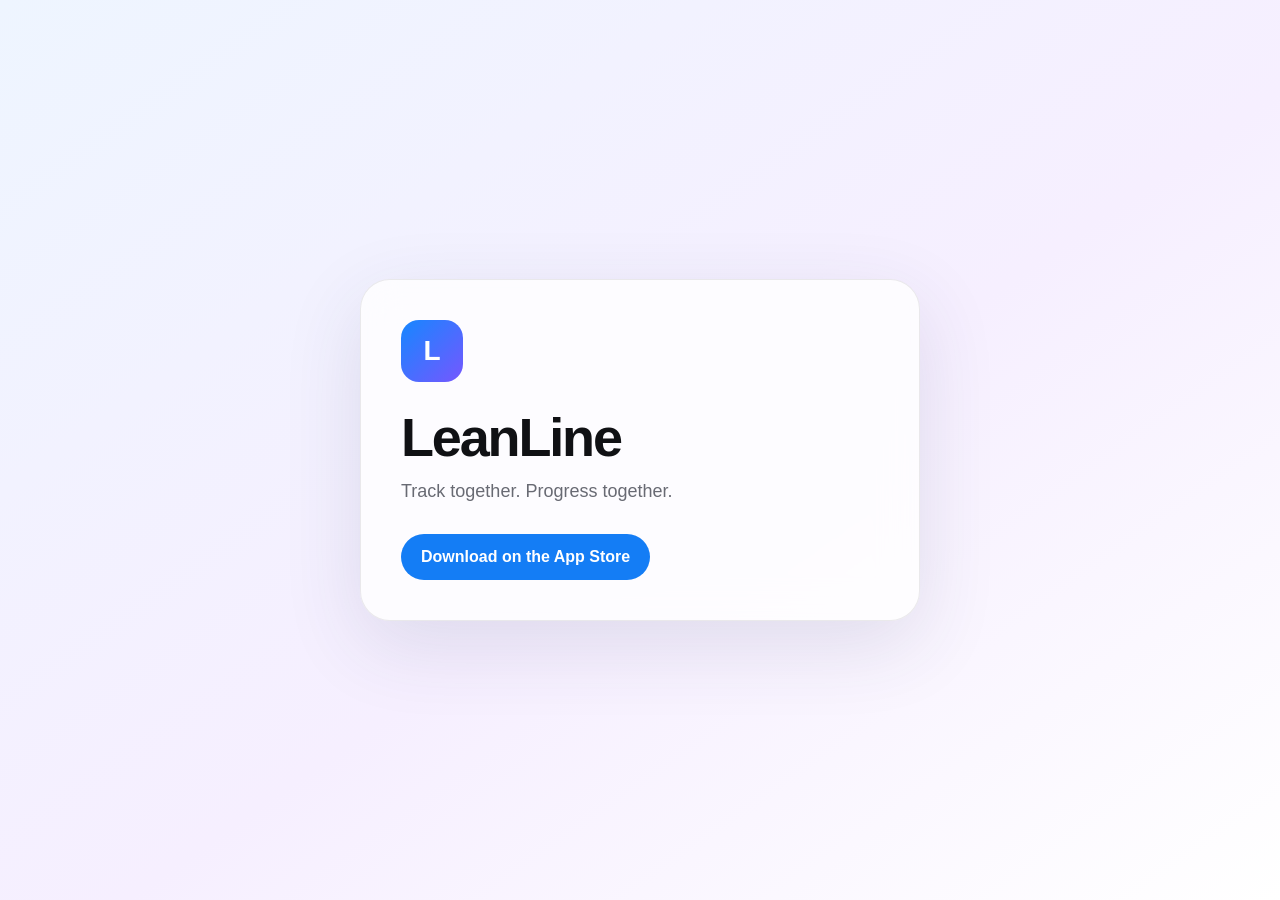
==== index.html @ 9329965d "Create index.html" ====
<!doctype html>
<html lang="en">
  <head>
    <meta charset="utf-8">
    <meta name="viewport" content="width=device-width, initial-scale=1">
    <meta name="theme-color" content="#f4f5fb">
    <title>LeanLine</title>
    <style>
      :root { color-scheme: light; font-family: -apple-system, BlinkMacSystemFont, "SF Pro Display", sans-serif; }
      * { box-sizing: border-box; }
      body { margin: 0; min-height: 100vh; display: grid; place-items: center; padding: 24px; background: linear-gradient(145deg, #eef5ff, #f6efff 55%, #fff); color: #101114; }
      main { width: min(100%, 560px); padding: 40px; border: 1px solid rgba(0,0,0,.08); border-radius: 30px; background: rgba(255,255,255,.78); box-shadow: 0 24px 80px rgba(50,60,100,.12); backdrop-filter: blur(18px); }
      .mark { width: 62px; height: 62px; display: grid; place-items: center; border-radius: 18px; color: white; font-size: 28px; font-weight: 900; background: linear-gradient(135deg, #1687ff, #7557ff); }
      h1 { margin: 24px 0 10px; font-size: clamp(34px, 8vw, 54px); letter-spacing: -.04em; }
      p { margin: 0; color: #686a73; font-size: 18px; line-height: 1.55; }
      a { display: inline-flex; margin-top: 28px; padding: 14px 20px; border-radius: 999px; color: white; background: #147df5; text-decoration: none; font-weight: 750; }
    </style>
  </head>
  <body>
    <main>
      <div class="mark">L</div>
      <h1>LeanLine</h1>
      <p>Track together. Progress together.</p>
      <a href="https://apps.apple.com/app/id6760519227">Download on the App Store</a>
    </main>
  </body>
</html>
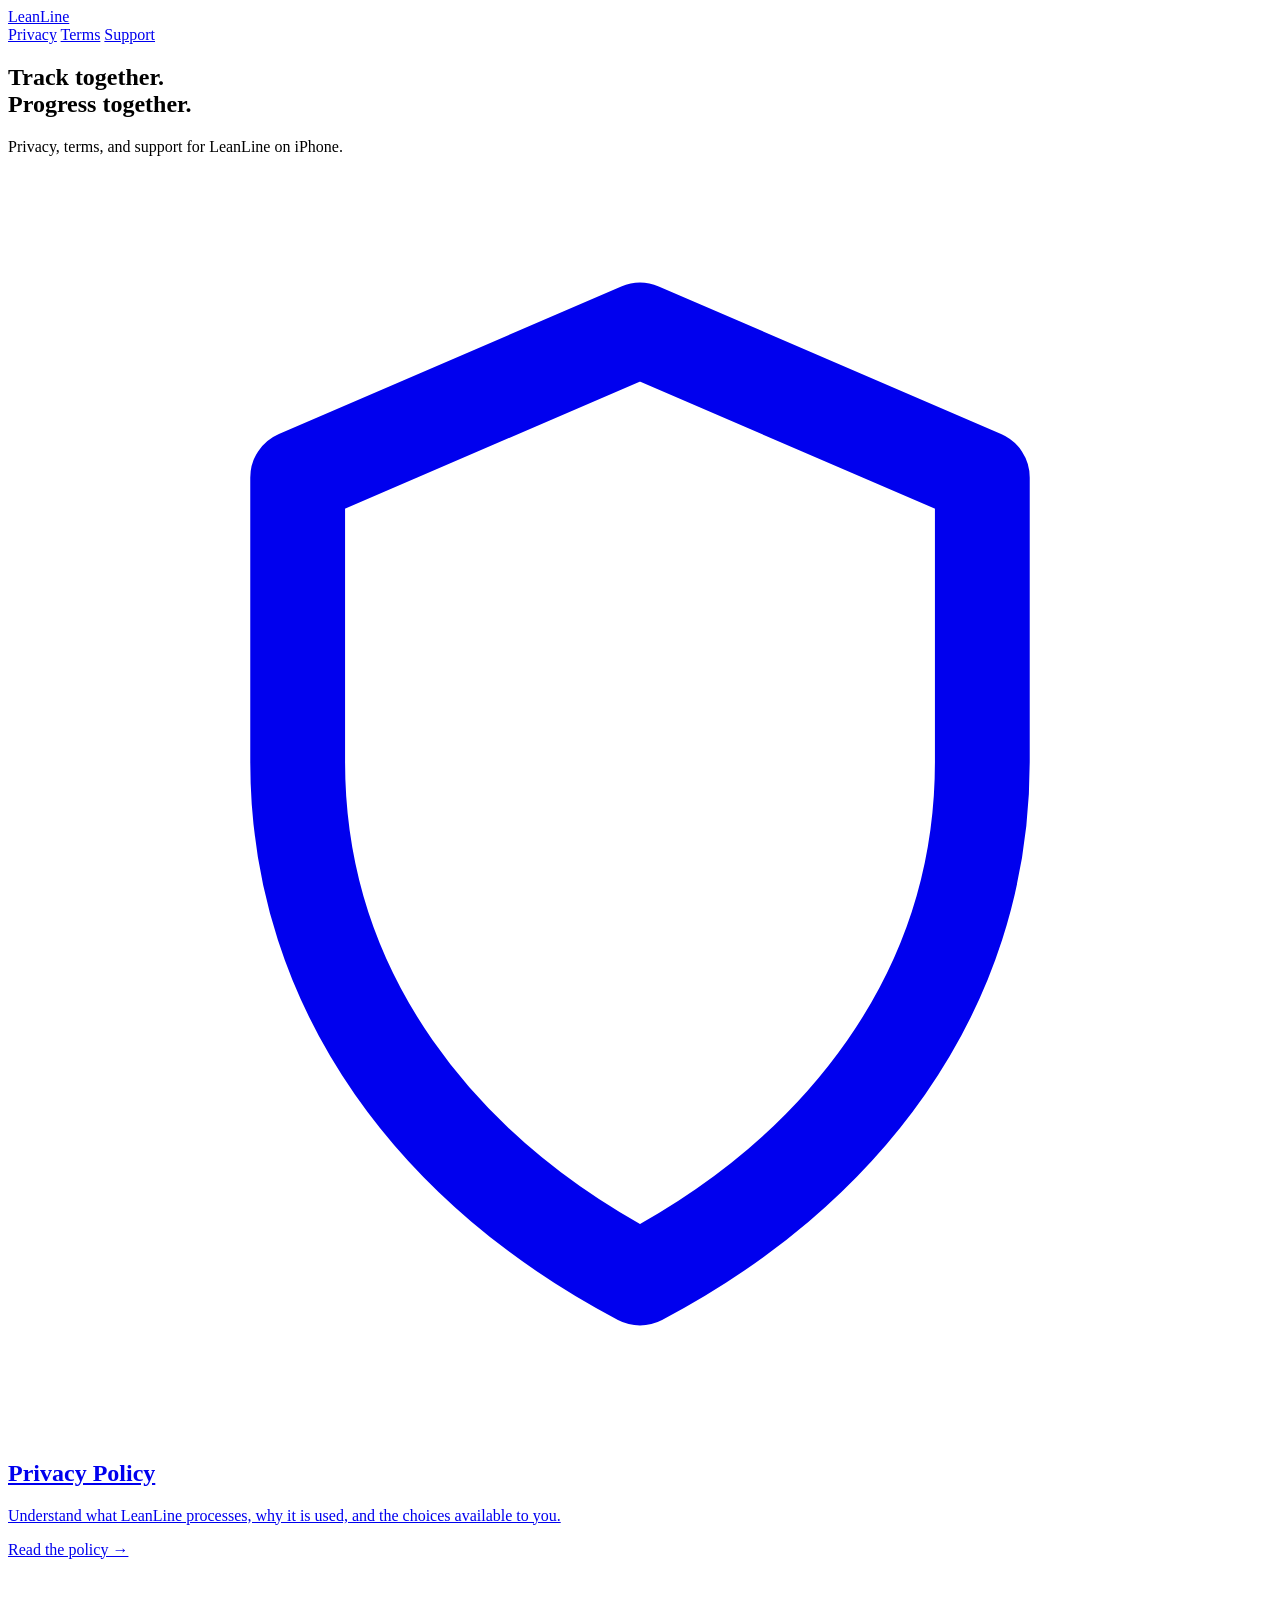
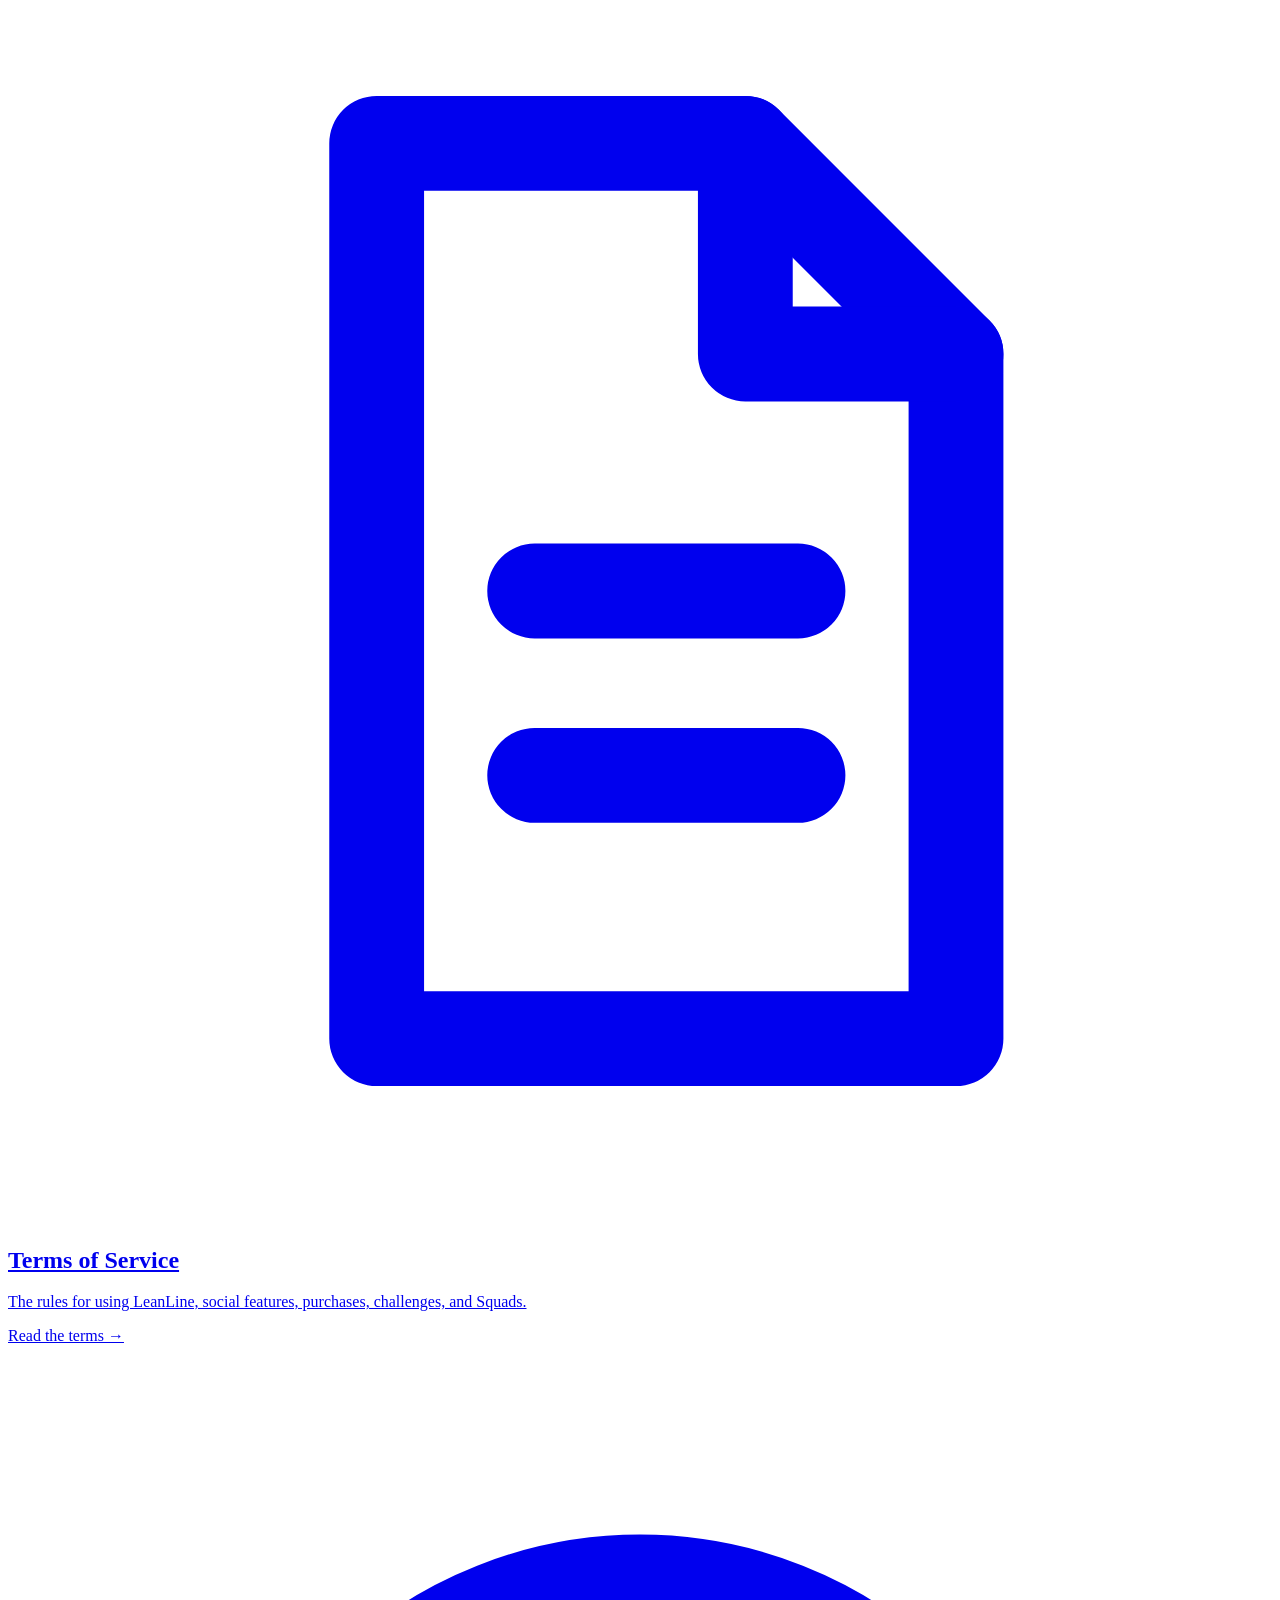
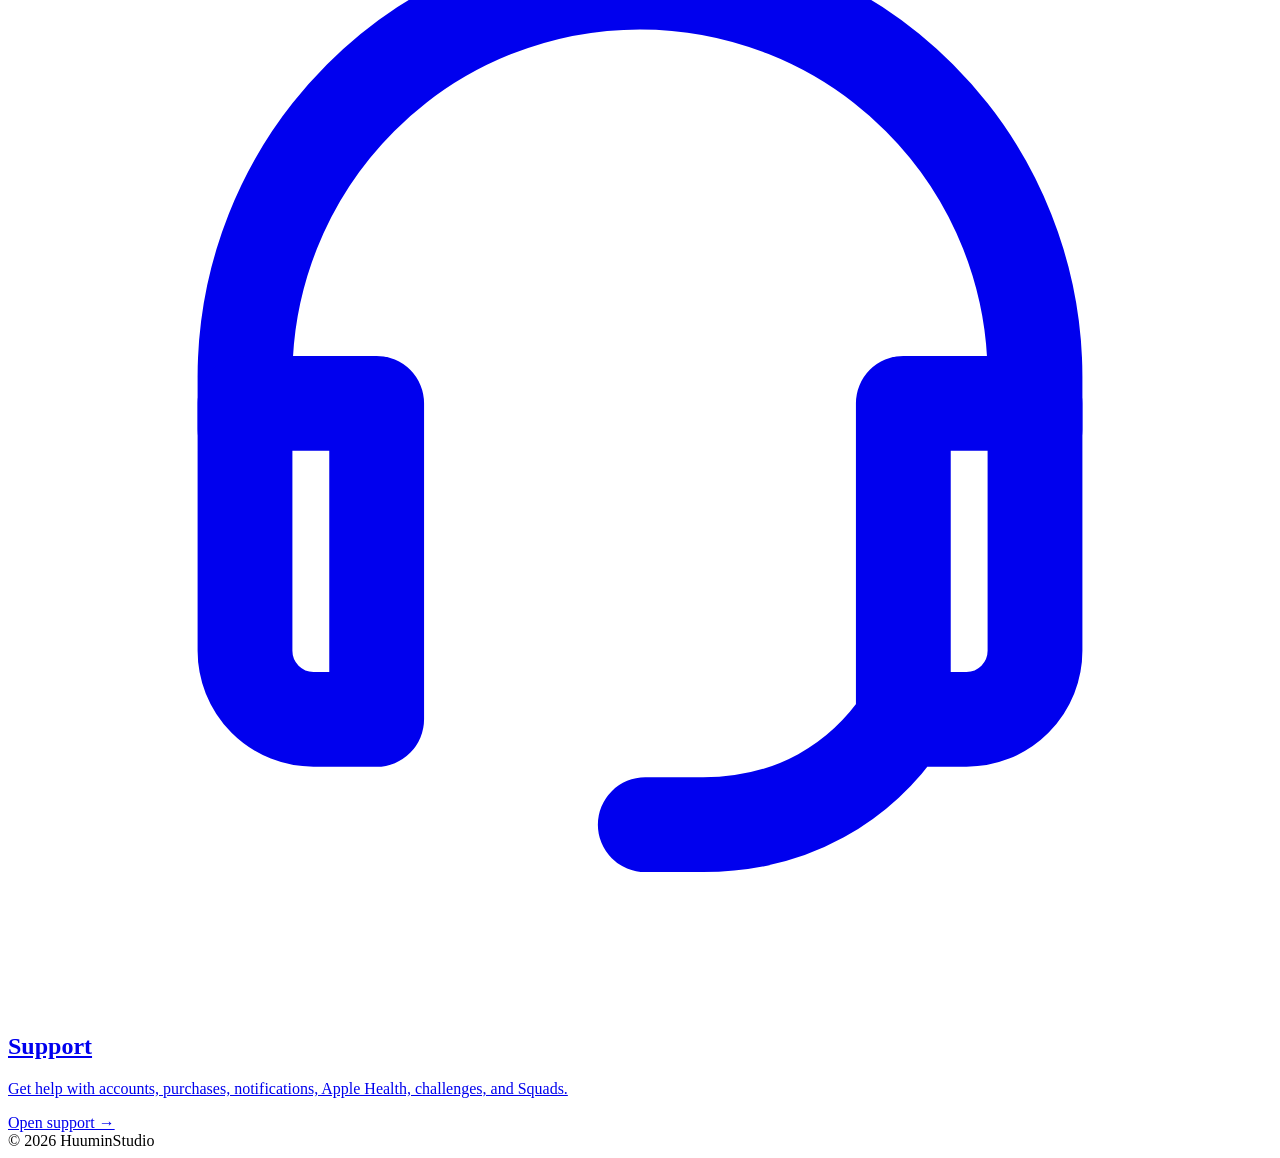
==== commit 5ec1f006: "Redesign LeanLine homepage hierarchy" ====
--- a/index.html
+++ b/index.html
@@ -1,27 +1,50 @@
 <!doctype html>
 <html lang="en">
-  <head>
-    <meta charset="utf-8">
-    <meta name="viewport" content="width=device-width, initial-scale=1">
-    <meta name="theme-color" content="#f4f5fb">
-    <title>LeanLine</title>
-    <style>
-      :root { color-scheme: light; font-family: -apple-system, BlinkMacSystemFont, "SF Pro Display", sans-serif; }
-      * { box-sizing: border-box; }
-      body { margin: 0; min-height: 100vh; display: grid; place-items: center; padding: 24px; background: linear-gradient(145deg, #eef5ff, #f6efff 55%, #fff); color: #101114; }
-      main { width: min(100%, 560px); padding: 40px; border: 1px solid rgba(0,0,0,.08); border-radius: 30px; background: rgba(255,255,255,.78); box-shadow: 0 24px 80px rgba(50,60,100,.12); backdrop-filter: blur(18px); }
-      .mark { width: 62px; height: 62px; display: grid; place-items: center; border-radius: 18px; color: white; font-size: 28px; font-weight: 900; background: linear-gradient(135deg, #1687ff, #7557ff); }
-      h1 { margin: 24px 0 10px; font-size: clamp(34px, 8vw, 54px); letter-spacing: -.04em; }
-      p { margin: 0; color: #686a73; font-size: 18px; line-height: 1.55; }
-      a { display: inline-flex; margin-top: 28px; padding: 14px 20px; border-radius: 999px; color: white; background: #147df5; text-decoration: none; font-weight: 750; }
-    </style>
-  </head>
-  <body>
-    <main>
-      <div class="mark">L</div>
-      <h1>LeanLine</h1>
-      <p>Track together. Progress together.</p>
-      <a href="https://apps.apple.com/app/id6760519227">Download on the App Store</a>
-    </main>
-  </body>
+<head>
+  <meta charset="utf-8">
+  <meta name="viewport" content="width=device-width, initial-scale=1">
+  <meta name="theme-color" content="#f6f7fb">
+  <meta name="description" content="Official LeanLine privacy, terms, and support information.">
+  <title>LeanLine — Legal &amp; Support</title>
+  <link rel="stylesheet" href="/leanline/assets/styles.css">
+</head>
+<body>
+  <header class="shell">
+    <nav class="nav" aria-label="Primary navigation">
+      <a class="brand" href="/leanline/">LeanLine</a>
+      <div class="nav-links">
+        <a href="/leanline/privacy/">Privacy</a>
+        <a href="/leanline/terms/">Terms</a>
+        <a href="/leanline/support/">Support</a>
+      </div>
+    </nav>
+  </header>
+  <main class="shell">
+    <section class="hero">
+      <h1>Track together.<br>Progress together.</h1>
+      <p>Privacy, terms, and support for LeanLine on iPhone.</p>
+    </section>
+    <section class="destination-rail" aria-label="Legal and support pages">
+      <a class="destination" href="/leanline/privacy/">
+        <span class="destination-icon" aria-hidden="true"><svg viewBox="0 0 24 24" fill="none" stroke="currentColor" stroke-width="1.8" stroke-linecap="round" stroke-linejoin="round"><path d="M12 3 5.5 5.8v5.4c0 4.4 2.7 7.8 6.5 9.8 3.8-2 6.5-5.4 6.5-9.8V5.8L12 3Z"/></svg></span>
+        <h2>Privacy Policy</h2>
+        <p>Understand what LeanLine processes, why it is used, and the choices available to you.</p>
+        <span class="text-link">Read the policy →</span>
+      </a>
+      <a class="destination" href="/leanline/terms/">
+        <span class="destination-icon" aria-hidden="true"><svg viewBox="0 0 24 24" fill="none" stroke="currentColor" stroke-width="1.8" stroke-linecap="round" stroke-linejoin="round"><path d="M7 3.5h7l4 4V20.5H7z"/><path d="M14 3.5v4h4M10 12h5M10 15.5h5"/></svg></span>
+        <h2>Terms of Service</h2>
+        <p>The rules for using LeanLine, social features, purchases, challenges, and Squads.</p>
+        <span class="text-link">Read the terms →</span>
+      </a>
+      <a class="destination" href="/leanline/support/">
+        <span class="destination-icon" aria-hidden="true"><svg viewBox="0 0 24 24" fill="none" stroke="currentColor" stroke-width="1.8" stroke-linecap="round" stroke-linejoin="round"><path d="M4.5 13v-1a7.5 7.5 0 0 1 15 0v1"/><path d="M4.5 12.5H7v6H5.8a1.3 1.3 0 0 1-1.3-1.3v-4.7ZM19.5 12.5H17v6h1.2a1.3 1.3 0 0 0 1.3-1.3v-4.7ZM17 18.5c-.8 1.2-2.1 2-3.8 2h-1.1"/></svg></span>
+        <h2>Support</h2>
+        <p>Get help with accounts, purchases, notifications, Apple Health, challenges, and Squads.</p>
+        <span class="text-link">Open support →</span>
+      </a>
+    </section>
+  </main>
+  <footer class="footer footer-home shell">© 2026 HuuminStudio</footer>
+</body>
 </html>
